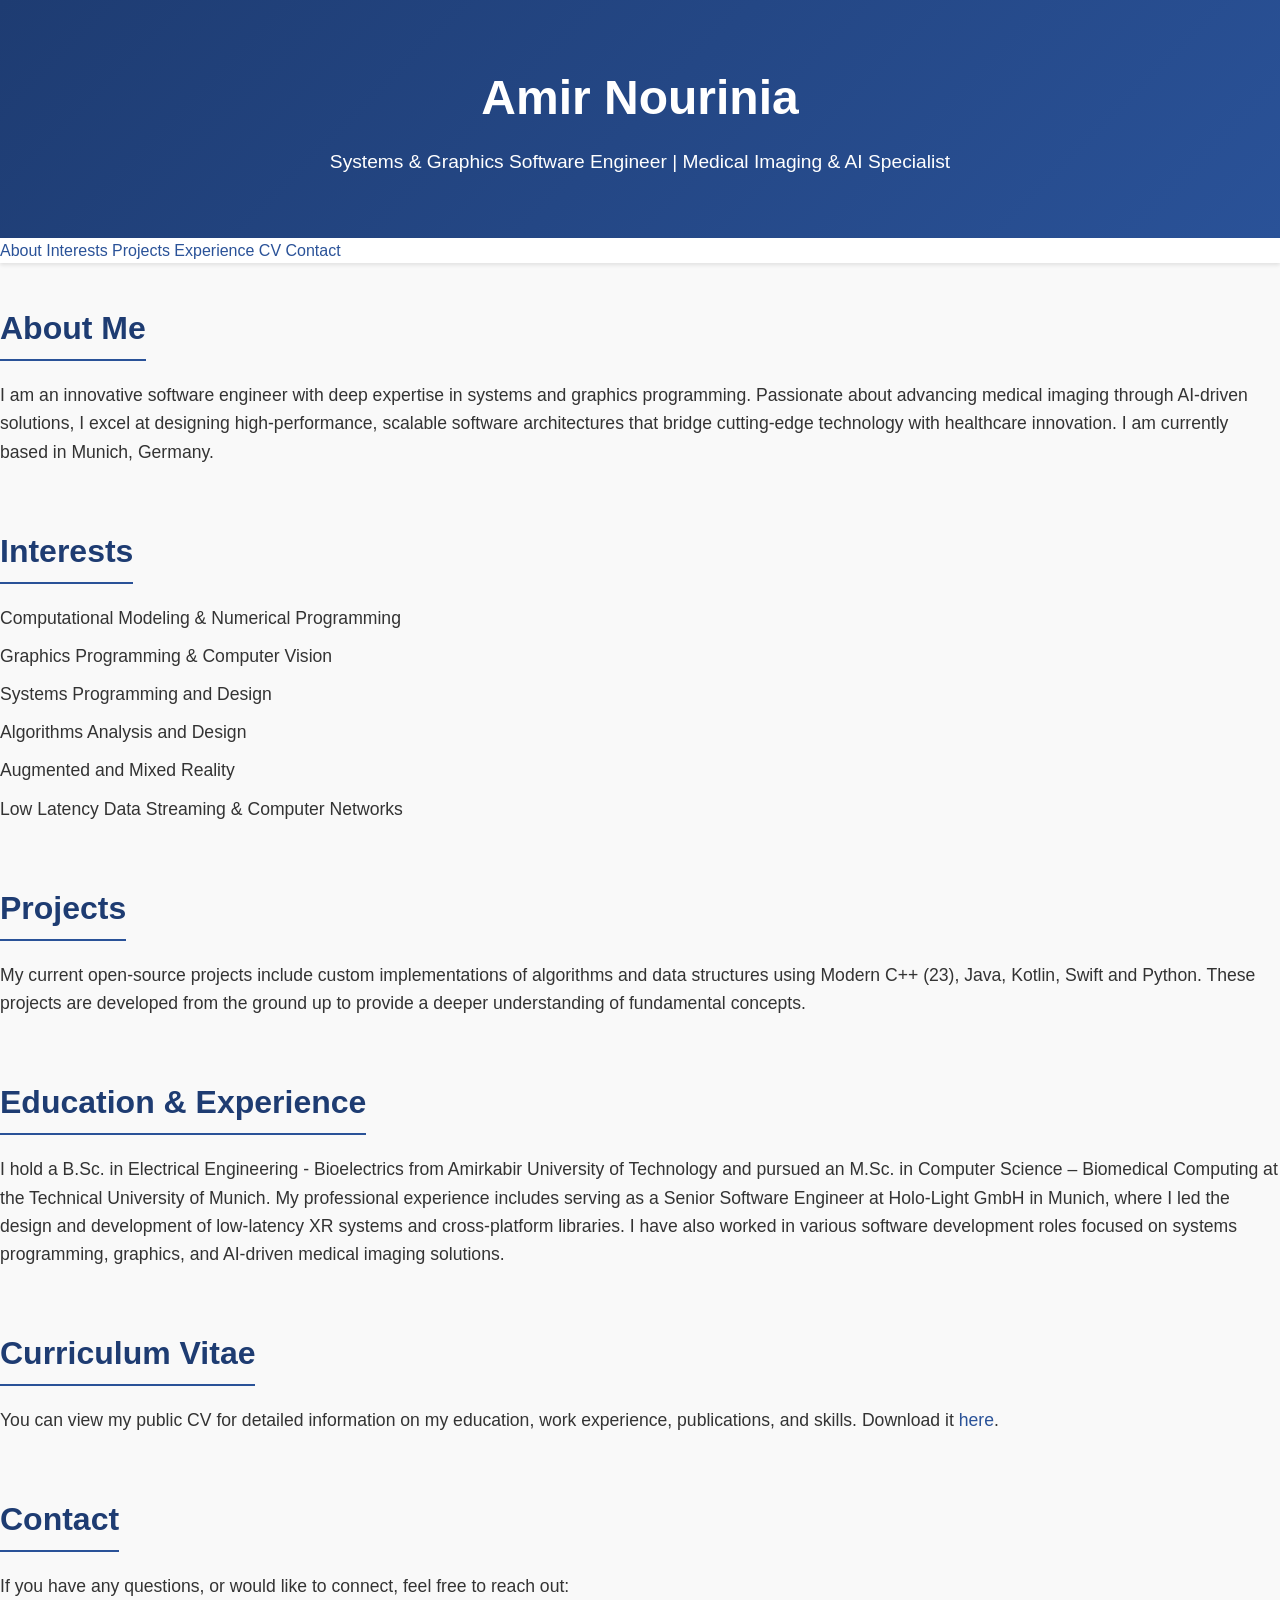
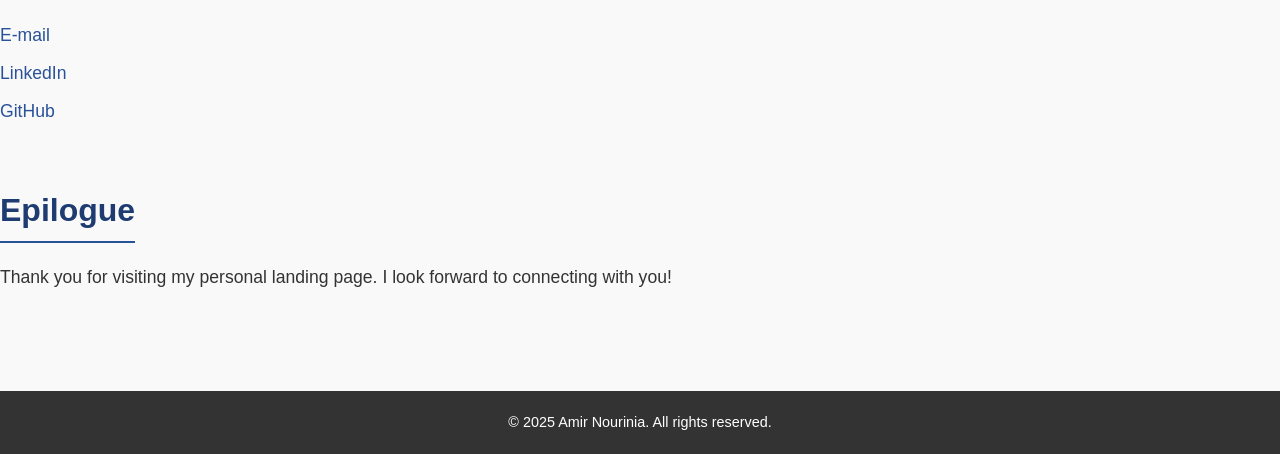
==== index.html @ 9c93d80e "update cv" ====
<!DOCTYPE html>
<html lang="en">

<head>
    <meta charset="UTF-8">
    <meta name="viewport" content="width=device-width, initial-scale=1">
    <title>Amir Nourinia – Software Engineer & AI Specialist</title>
    <link rel="stylesheet" href="src/styles.css">
</head>

<body>
    <header>
        <h1>Amir Nourinia</h1>
        <p>Systems & Graphics Software Engineer | Medical Imaging & AI Specialist</p>
    </header>
    <nav>
        <a href="#about">About</a>
        <a href="#interests">Interests</a>
        <a href="#projects">Projects</a>
        <a href="#experience">Experience</a>
        <a href="#cv">CV</a>
        <a href="#contact">Contact</a>
    </nav>
    <main>
        <section id="about">
            <h2>About Me</h2>
            <p>I am an innovative software engineer with deep expertise in systems and graphics programming.
                Passionate about advancing medical imaging through AI-driven solutions, I excel at designing
                high-performance, scalable software architectures that bridge cutting-edge technology
                with healthcare innovation. I am currently based in Munich, Germany.</p>
        </section>

        <section id="interests">
            <h2>Interests</h2>
            <ul>
                <li>Computational Modeling & Numerical Programming</li>
                <li>Graphics Programming & Computer Vision</li>
                <li>Systems Programming and Design</li>
                <li>Algorithms Analysis and Design</li>
                <li>Augmented and Mixed Reality</li>
                <li>Low Latency Data Streaming & Computer Networks</li>
            </ul>
        </section>

        <section id="projects">
            <h2>Projects</h2>
            <p>My current open-source projects include custom implementations of algorithms and data structures using
                Modern C++ (23), Java, Kotlin, Swift and Python. These projects are developed from the ground up to provide a deeper
                understanding of fundamental concepts.</p>
        </section>

        <section id="experience">
            <h2>Education & Experience</h2>
            <p>I hold a B.Sc. in Electrical Engineering - Bioelectrics from Amirkabir University of Technology and
                pursued an M.Sc. in Computer Science – Biomedical Computing at the Technical University of Munich. My
                professional experience includes serving as a Senior Software Engineer at Holo-Light GmbH in Munich,
                where I led the design and development of low-latency XR systems and cross-platform libraries. I have
                also worked in various software development roles focused on systems programming, graphics, and
                AI-driven medical imaging solutions.</p>
        </section>

        <section id="cv">
            <h2>Curriculum Vitae</h2>
            <p>You can view my public CV for detailed information on my education, work experience, publications, and
                skills.
                Download it <a href="resources/cv-public.pdf" target="_blank" rel="noopener noreferrer">here</a>.
            </p>
        </section>

        <section id="contact">
            <h2>Contact</h2>
            <p>If you have any questions, or would like to connect, feel free to reach out:</p>
            <ul>
                <li><a href="mailto:amir[dot]nouri[dot]nia[at]gmail[dot]com">E-mail</a></li>
                <li><a href="https://www.linkedin.com/in/amirnn"> LinkedIn </a></li>
                <li><a href="https://github.com/amirnn">GitHub</a></li>
            </ul>
        </section>

        <section id="epilogue">
            <h2>Epilogue</h2>
            <p>Thank you for visiting my personal landing page. I look forward to connecting with you!</p>
        </section>
    </main>
    <footer>
        <p>&copy; 2025 Amir Nourinia. All rights reserved.</p>
    </footer>
</body>

</html>
---- src/styles.css ----
/* Basic reset */
* {
    margin: 0;
    padding: 0;
    box-sizing: border-box;
}

/* Base styling */
body {
    font-family: 'Roboto', sans-serif;
    line-height: 1.6;
    color: #333;
    background-color: #f9f9f9;
}

/* Centering content and responsive container */
.container {
    width: 90%;
    max-width: 1200px;
    margin: auto;
    padding: 20px;
}

/* Header styling */
header {
    background: linear-gradient(135deg, #1e3c72, #2a5298);
    color: #fff;
    padding: 60px 0;
    text-align: center;
}

header h1 {
    font-size: 3em;
    margin-bottom: 10px;
}

header p {
    font-size: 1.2em;
}

/* Navigation styling */
nav {
    background-color: #fff;
    box-shadow: 0 2px 4px rgba(0, 0, 0, 0.1);
}

nav .container {
    display: flex;
    justify-content: center;
}

nav ul {
    list-style: none;
    display: flex;
    flex-wrap: wrap;
    justify-content: center;
}

nav ul li {
    margin: 0 15px;
}

nav ul li a {
    text-decoration: none;
    color: #333;
    font-weight: 500;
    padding: 15px 0;
    transition: color 0.3s ease;
}

nav ul li a:hover {
    color: #2a5298;
}

/* Mobile navigation styling */
@media (max-width: 600px) {
    nav ul {
        flex-direction: column;
        align-items: center;
    }

    nav ul li {
        margin: 5px 0;
    }
}

/* Main content styling */
main {
    padding: 40px 0;
}

main section {
    margin-bottom: 60px;
}

main section h2 {
    font-size: 2em;
    margin-bottom: 20px;
    color: #1e3c72;
    border-bottom: 2px solid #2a5298;
    display: inline-block;
    padding-bottom: 5px;
}

main section p,
main section ul {
    font-size: 1.1em;
    margin-bottom: 20px;
}

main section ul li {
    margin-bottom: 10px;
}

/* Link styling */
a {
    color: #2a5298;
    text-decoration: none;
    transition: color 0.3s ease;
}

a:hover {
    text-decoration: underline;
}

/* Footer styling */
footer {
    background-color: #333;
    color: #fff;
    text-align: center;
    padding: 20px 0;
    font-size: 0.9em;
}
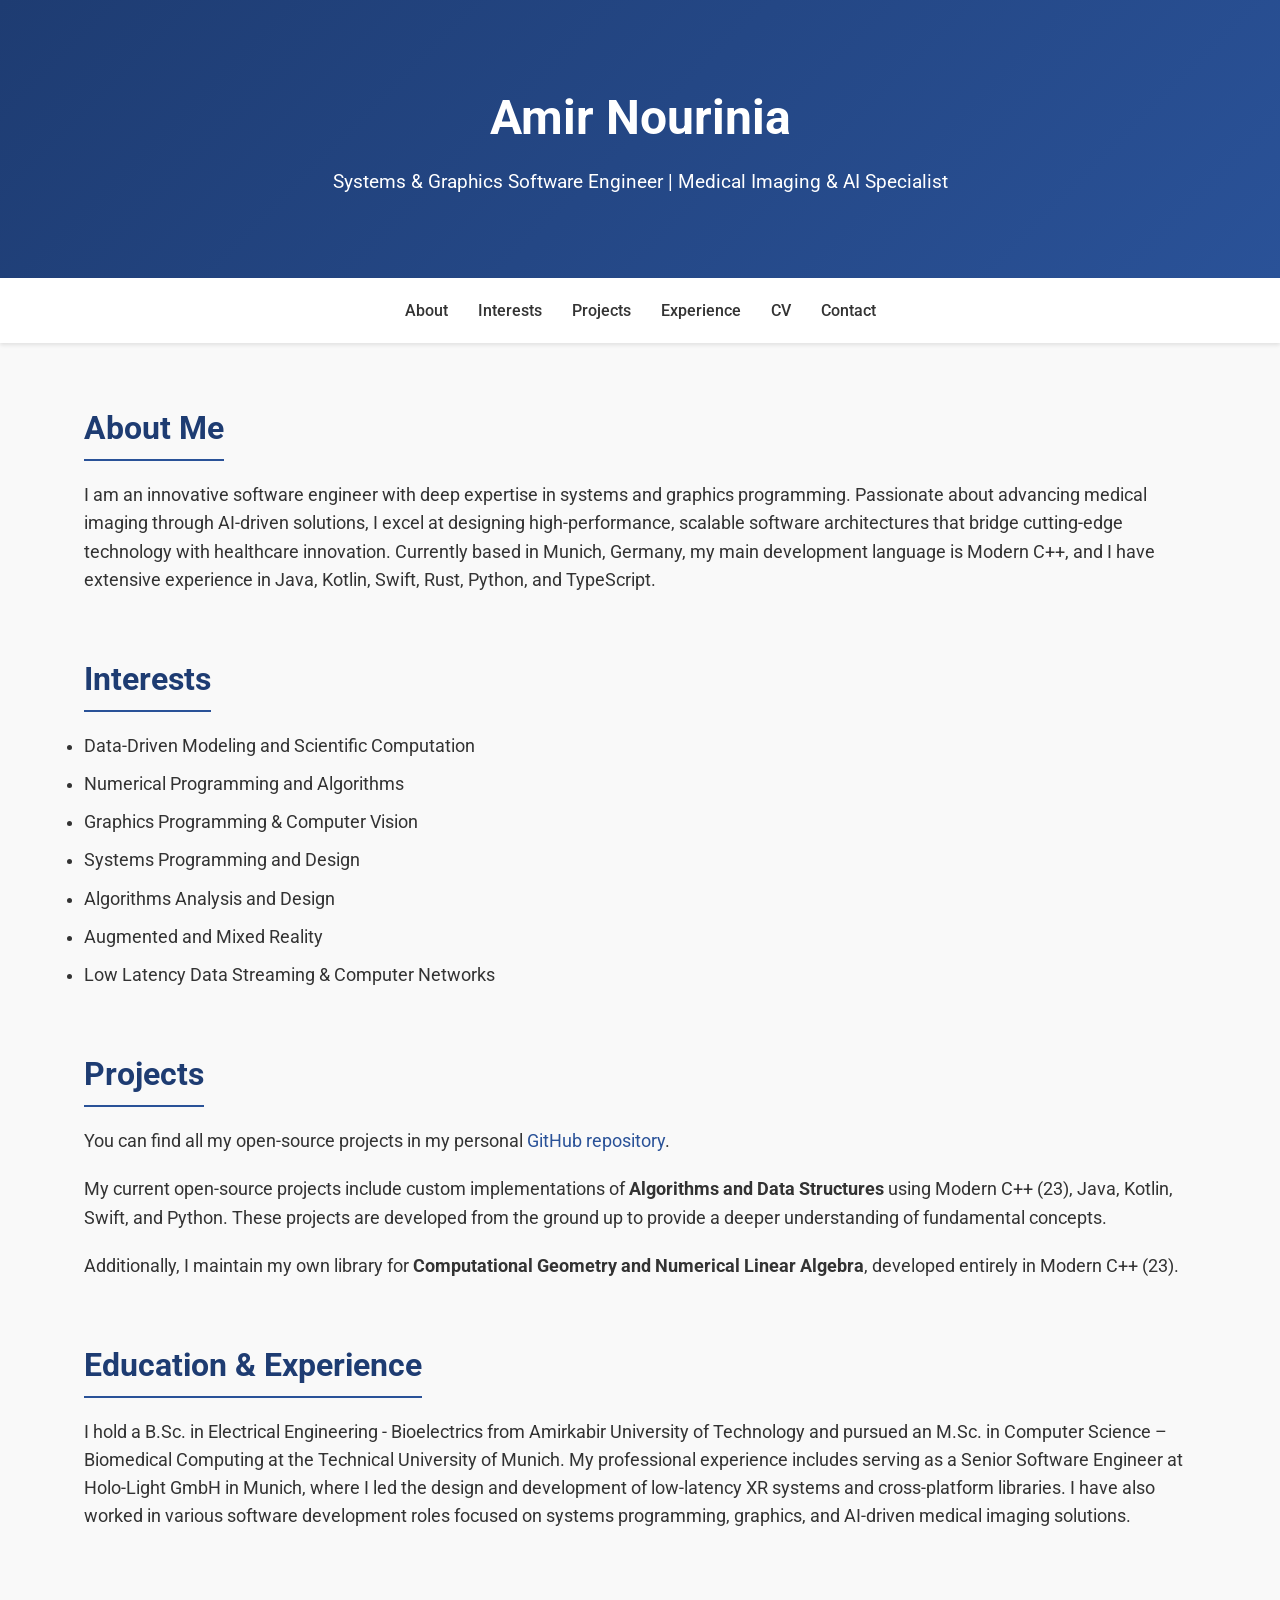
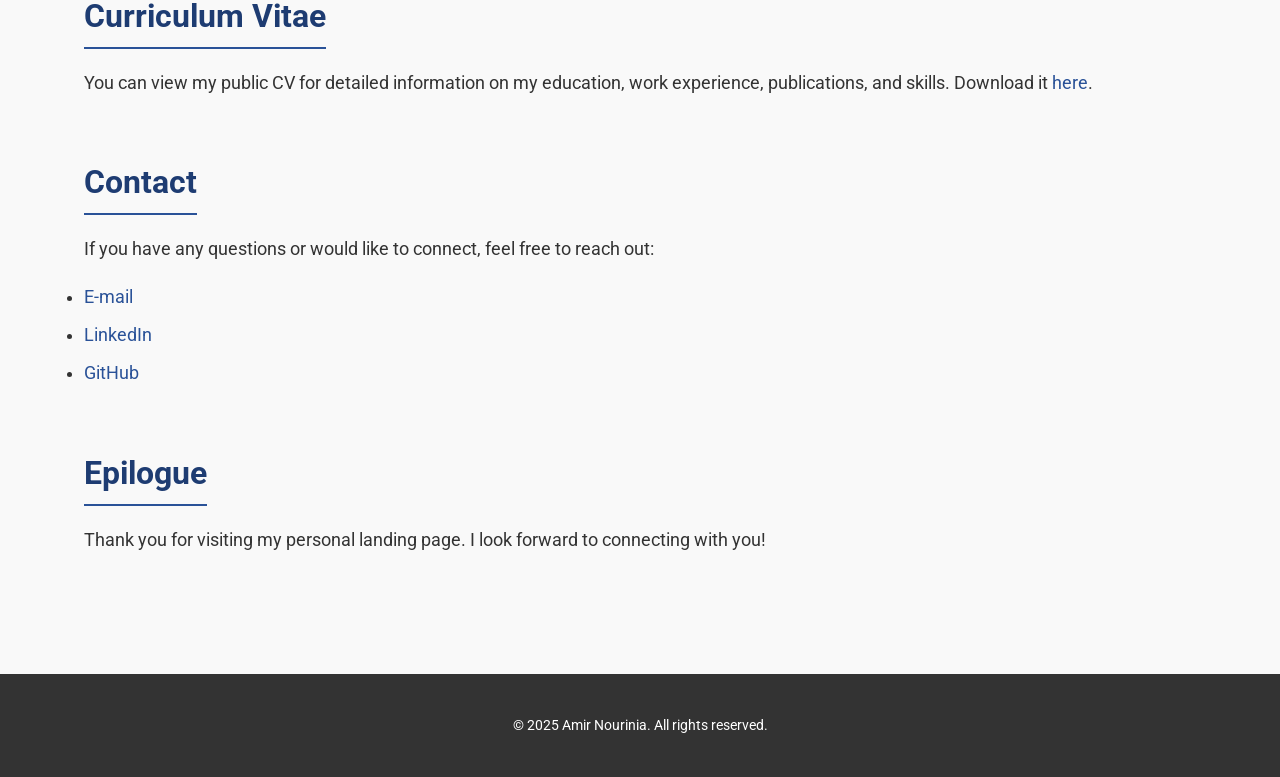
==== commit 687b127b: "Merge remote-tracking branch 'origin/main'" ====
--- a/index.html
+++ b/index.html
@@ -2,62 +2,97 @@
 <html lang="en">
 
 <head>
-    <meta charset="UTF-8">
-    <meta name="viewport" content="width=device-width, initial-scale=1">
+    <meta charset="UTF-8" />
+    <meta name="viewport" content="width=device-width, initial-scale=1" />
+    <meta name="description"
+        content="Amir Nourinia – Software Engineer & AI Specialist. Explore projects, experiences, and connect for innovative software solutions." />
+    <meta name="google-site-verification" content="-_PiI35TDkbUI_WXZYX2MRlKfHMfcuNuyh0tSWxGxMg" />
     <title>Amir Nourinia – Software Engineer & AI Specialist</title>
-    <link rel="stylesheet" href="src/styles.css">
+
+    <!-- Google Fonts -->
+    <link rel="preconnect" href="https://fonts.googleapis.com" />
+    <link rel="preconnect" href="https://fonts.gstatic.com" crossorigin />
+    <link href="https://fonts.googleapis.com/css2?family=Roboto:wght@300;400;700&display=swap" rel="stylesheet" />
+    <!-- External CSS -->
+    <link rel="stylesheet" href="src/styles.css" />
 </head>
 
 <body>
     <header>
-        <h1>Amir Nourinia</h1>
-        <p>Systems & Graphics Software Engineer | Medical Imaging & AI Specialist</p>
+        <div class="container">
+            <h1>Amir Nourinia</h1>
+            <p>Systems &amp; Graphics Software Engineer | Medical Imaging &amp; AI Specialist</p>
+        </div>
     </header>
+
     <nav>
-        <a href="#about">About</a>
-        <a href="#interests">Interests</a>
-        <a href="#projects">Projects</a>
-        <a href="#experience">Experience</a>
-        <a href="#cv">CV</a>
-        <a href="#contact">Contact</a>
+        <div class="container">
+            <ul>
+                <li><a href="#about">About</a></li>
+                <li><a href="#interests">Interests</a></li>
+                <li><a href="#projects">Projects</a></li>
+                <li><a href="#experience">Experience</a></li>
+                <li><a href="#cv">CV</a></li>
+                <li><a href="#contact">Contact</a></li>
+            </ul>
+        </div>
     </nav>
+
     <main>
-        <section id="about">
-            <h2>About Me</h2>
-            <p>I am an innovative software engineer with deep expertise in systems and graphics programming.
-                Passionate about advancing medical imaging through AI-driven solutions, I excel at designing
-                high-performance, scalable software architectures that bridge cutting-edge technology
-                with healthcare innovation. I am currently based in Munich, Germany.</p>
-        </section>
+        <div class="container">
+            <section id="about">
+                <h2>About Me</h2>
+                <p>
+                    I am an innovative software engineer with deep expertise in systems and graphics programming.
+                    Passionate about advancing medical imaging through AI-driven solutions, I excel at designing
+                    high-performance, scalable software architectures that bridge cutting-edge technology with
+                    healthcare innovation. Currently based in Munich, Germany, my main development language is Modern
+                    C++, and
+                    I have extensive experience in Java, Kotlin, Swift, Rust, Python, and TypeScript.
+                </p>
+            </section>
 
-        <section id="interests">
-            <h2>Interests</h2>
-            <ul>
-                <li>Computational Modeling & Numerical Programming</li>
-                <li>Graphics Programming & Computer Vision</li>
-                <li>Systems Programming and Design</li>
-                <li>Algorithms Analysis and Design</li>
-                <li>Augmented and Mixed Reality</li>
-                <li>Low Latency Data Streaming & Computer Networks</li>
-            </ul>
-        </section>
+            <section id="interests">
+                <h2>Interests</h2>
+                <ul>
+                    <li>Data-Driven Modeling and Scientific Computation</li>
+                    <li>Numerical Programming and Algorithms</li>
+                    <li>Graphics Programming &amp; Computer Vision</li>
+                    <li>Systems Programming and Design</li>
+                    <li>Algorithms Analysis and Design</li>
+                    <li>Augmented and Mixed Reality</li>
+                    <li>Low Latency Data Streaming &amp; Computer Networks</li>
+                </ul>
+            </section>
 
-        <section id="projects">
-            <h2>Projects</h2>
-            <p>My current open-source projects include custom implementations of algorithms and data structures using
-                Modern C++ (23), Java, Kotlin, Swift and Python. These projects are developed from the ground up to provide a deeper
-                understanding of fundamental concepts.</p>
-        </section>
+            <section id="projects">
+                <h2>Projects</h2>
+                <p>
+                    You can find all my open-source projects in my personal
+                    <a href="https://github.com/amirnn" target="_blank" rel="noopener noreferrer">GitHub repository</a>.
+                </p>
+                <p>
+                    My current open-source projects include custom implementations of <strong>Algorithms and Data
+                        Structures</strong> using Modern C++ (23), Java, Kotlin, Swift, and Python. These projects are
+                    developed from the ground up to provide a deeper understanding of fundamental concepts.
+                </p>
+                <p>
+                    Additionally, I maintain my own library for <strong>Computational Geometry and Numerical Linear
+                        Algebra</strong>, developed entirely in Modern C++ (23).
+                </p>
+            </section>
 
-        <section id="experience">
-            <h2>Education & Experience</h2>
-            <p>I hold a B.Sc. in Electrical Engineering - Bioelectrics from Amirkabir University of Technology and
-                pursued an M.Sc. in Computer Science – Biomedical Computing at the Technical University of Munich. My
-                professional experience includes serving as a Senior Software Engineer at Holo-Light GmbH in Munich,
-                where I led the design and development of low-latency XR systems and cross-platform libraries. I have
-                also worked in various software development roles focused on systems programming, graphics, and
-                AI-driven medical imaging solutions.</p>
-        </section>
+            <section id="experience">
+                <h2>Education &amp; Experience</h2>
+                <p>
+                    I hold a B.Sc. in Electrical Engineering - Bioelectrics from Amirkabir University of Technology and
+                    pursued an M.Sc. in Computer Science – Biomedical Computing at the Technical University of Munich.
+                    My professional experience includes serving as a Senior Software Engineer at Holo-Light GmbH in
+                    Munich, where I led the design and development of low-latency XR systems and cross-platform
+                    libraries. I have also worked in various software development roles focused on systems programming,
+                    graphics, and AI-driven medical imaging solutions.
+                </p>
+            </section>
 
         <section id="cv">
             <h2>Curriculum Vitae</h2>
@@ -67,23 +102,28 @@
             </p>
         </section>
 
-        <section id="contact">
-            <h2>Contact</h2>
-            <p>If you have any questions, or would like to connect, feel free to reach out:</p>
-            <ul>
-                <li><a href="mailto:amir[dot]nouri[dot]nia[at]gmail[dot]com">E-mail</a></li>
-                <li><a href="https://www.linkedin.com/in/amirnn"> LinkedIn </a></li>
-                <li><a href="https://github.com/amirnn">GitHub</a></li>
-            </ul>
-        </section>
+            <section id="contact">
+                <h2>Contact</h2>
+                <p>If you have any questions or would like to connect, feel free to reach out:</p>
+                <ul>
+                    <li><a href="mailto:amir[dot]nouri[dot]nia[at]gmail[dot]com">E-mail</a></li>
+                    <li><a href="https://www.linkedin.com/in/amirnn" target="_blank"
+                            rel="noopener noreferrer">LinkedIn</a></li>
+                    <li><a href="https://github.com/amirnn" target="_blank" rel="noopener noreferrer">GitHub</a></li>
+                </ul>
+            </section>
 
-        <section id="epilogue">
-            <h2>Epilogue</h2>
-            <p>Thank you for visiting my personal landing page. I look forward to connecting with you!</p>
-        </section>
+            <section id="epilogue">
+                <h2>Epilogue</h2>
+                <p>Thank you for visiting my personal landing page. I look forward to connecting with you!</p>
+            </section>
+        </div>
     </main>
+
     <footer>
-        <p>&copy; 2025 Amir Nourinia. All rights reserved.</p>
+        <div class="container">
+            <p>&copy; 2025 Amir Nourinia. All rights reserved.</p>
+        </div>
     </footer>
 </body>
 
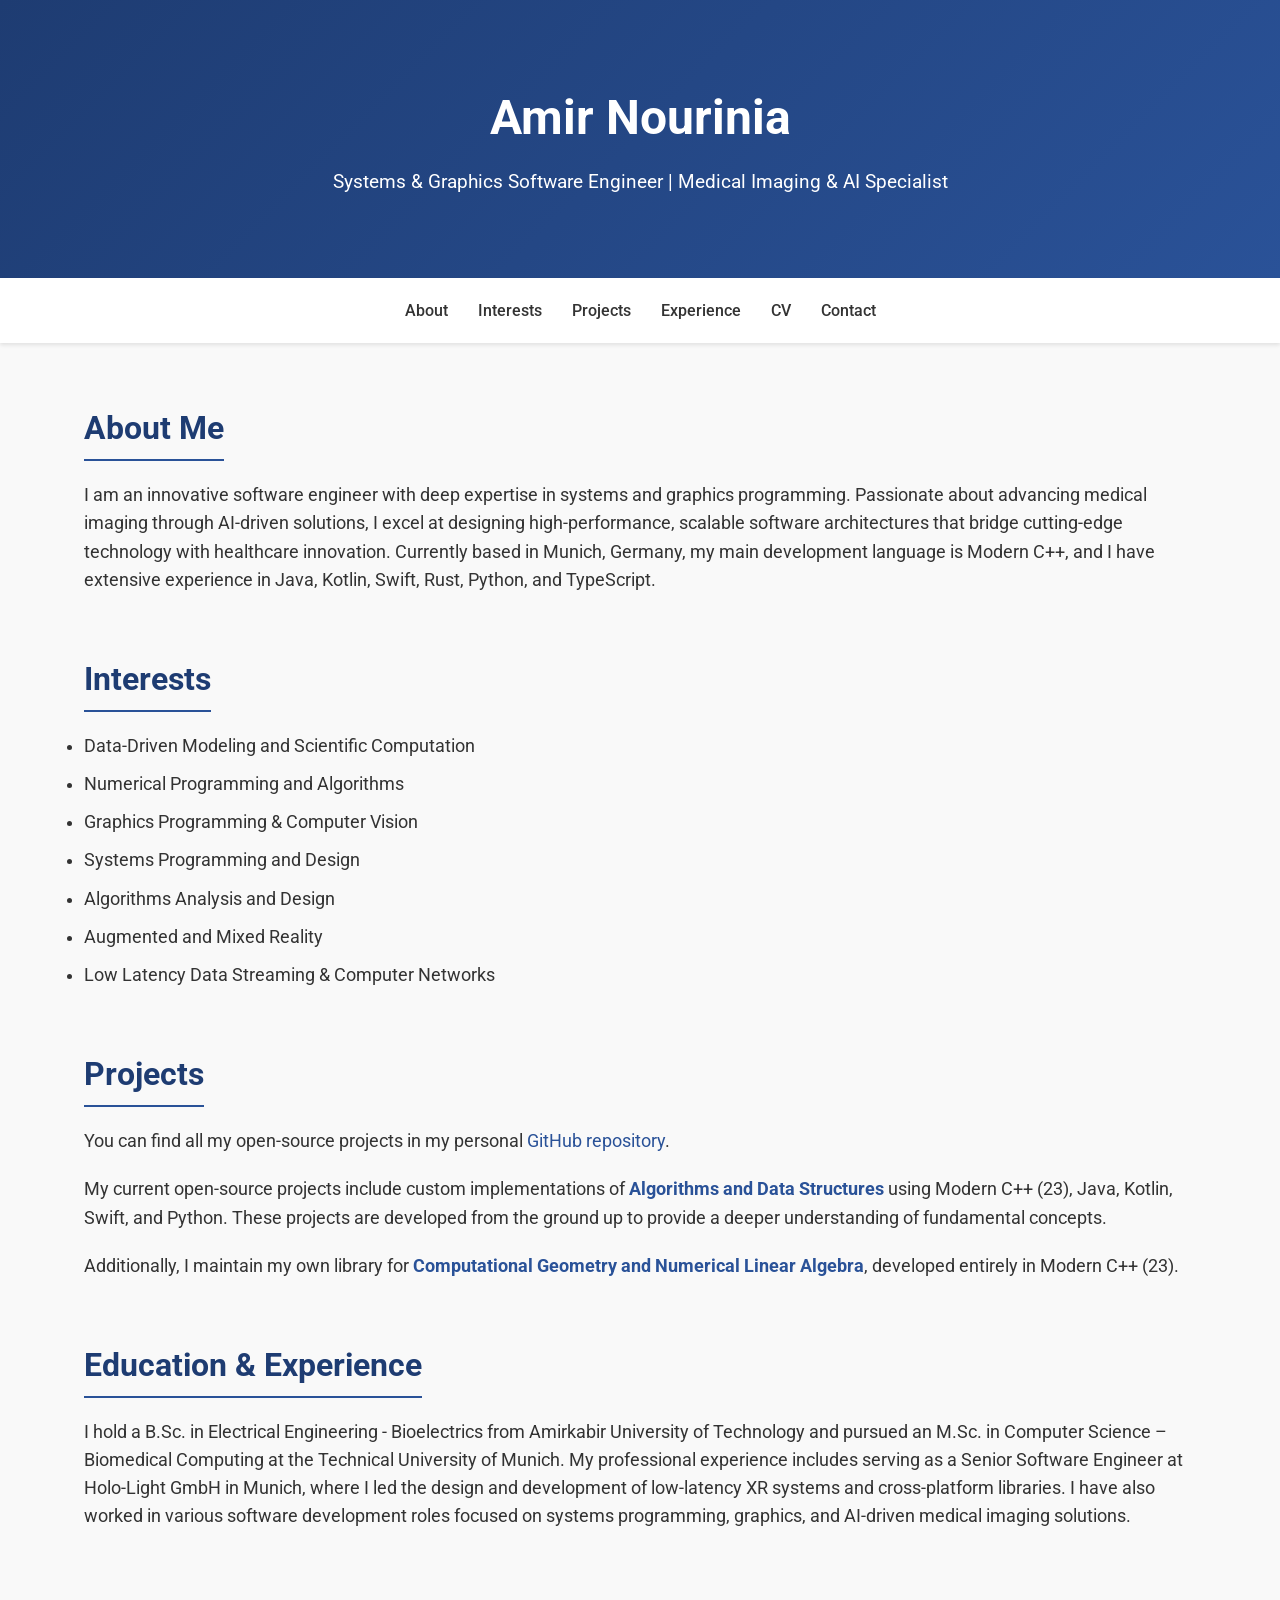
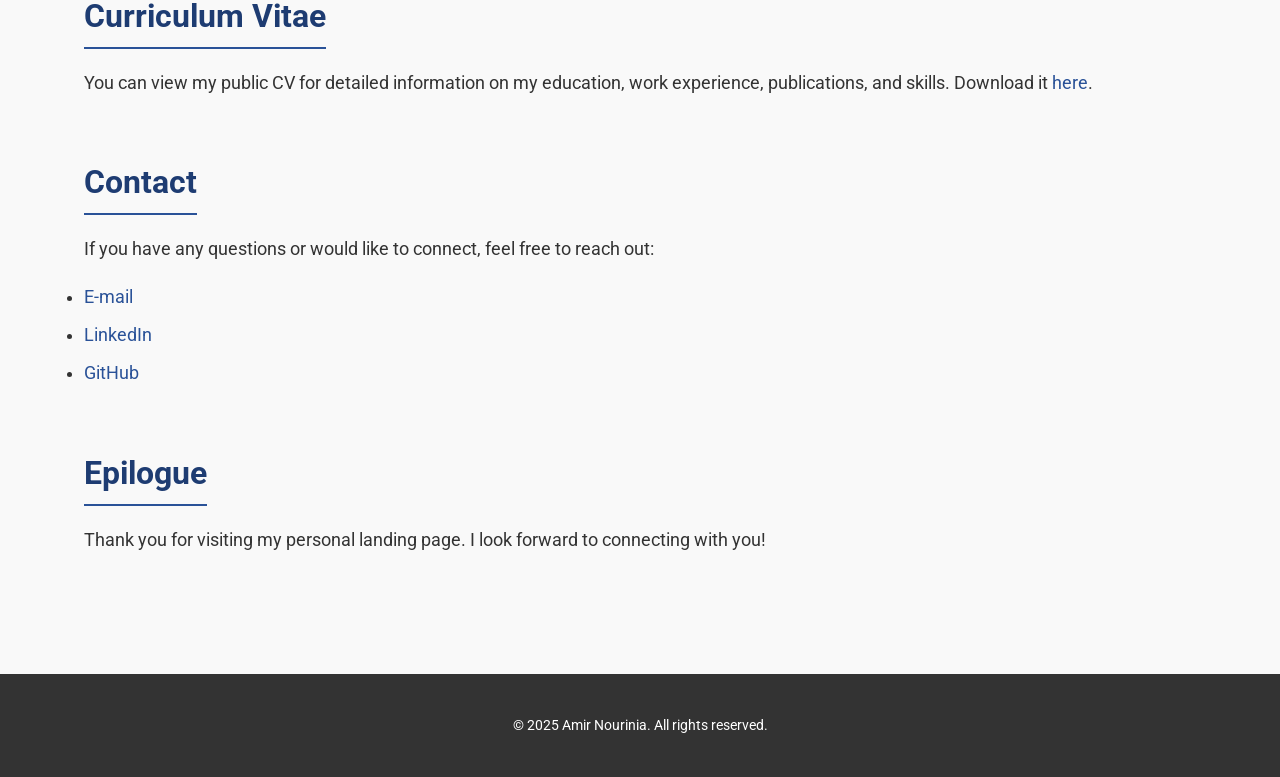
==== commit 991bcdba: "add links" ====
--- a/index.html
+++ b/index.html
@@ -72,13 +72,13 @@
                     <a href="https://github.com/amirnn" target="_blank" rel="noopener noreferrer">GitHub repository</a>.
                 </p>
                 <p>
-                    My current open-source projects include custom implementations of <strong>Algorithms and Data
-                        Structures</strong> using Modern C++ (23), Java, Kotlin, Swift, and Python. These projects are
+                    My current open-source projects include custom implementations of <a href="https://github.com/amirnn/algorithms"><strong>Algorithms and Data
+                        Structures</strong></a> using Modern C++ (23), Java, Kotlin, Swift, and Python. These projects are
                     developed from the ground up to provide a deeper understanding of fundamental concepts.
                 </p>
                 <p>
-                    Additionally, I maintain my own library for <strong>Computational Geometry and Numerical Linear
-                        Algebra</strong>, developed entirely in Modern C++ (23).
+                    Additionally, I maintain my own library for <a href="https://github.com/amirnn/geometry"><strong>Computational Geometry and Numerical Linear
+                        Algebra</strong></a>, developed entirely in Modern C++ (23).
                 </p>
             </section>
 
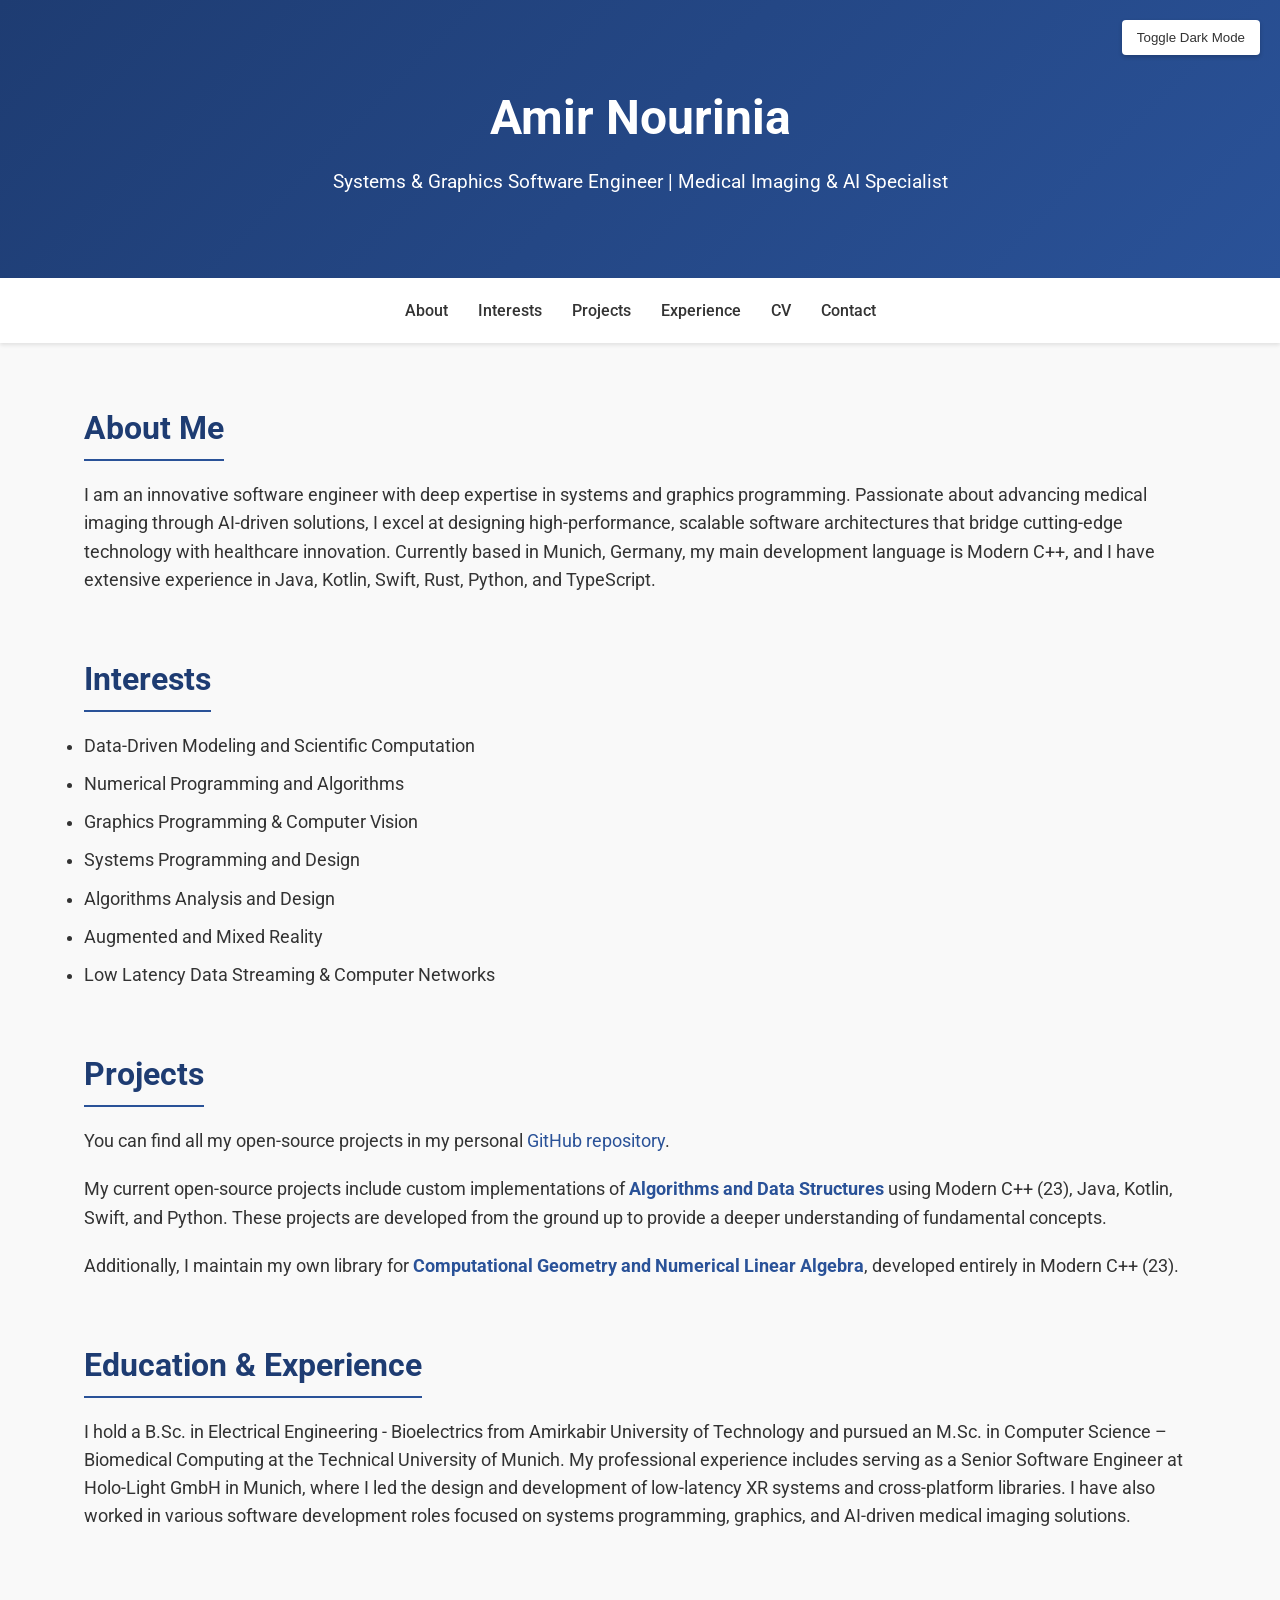
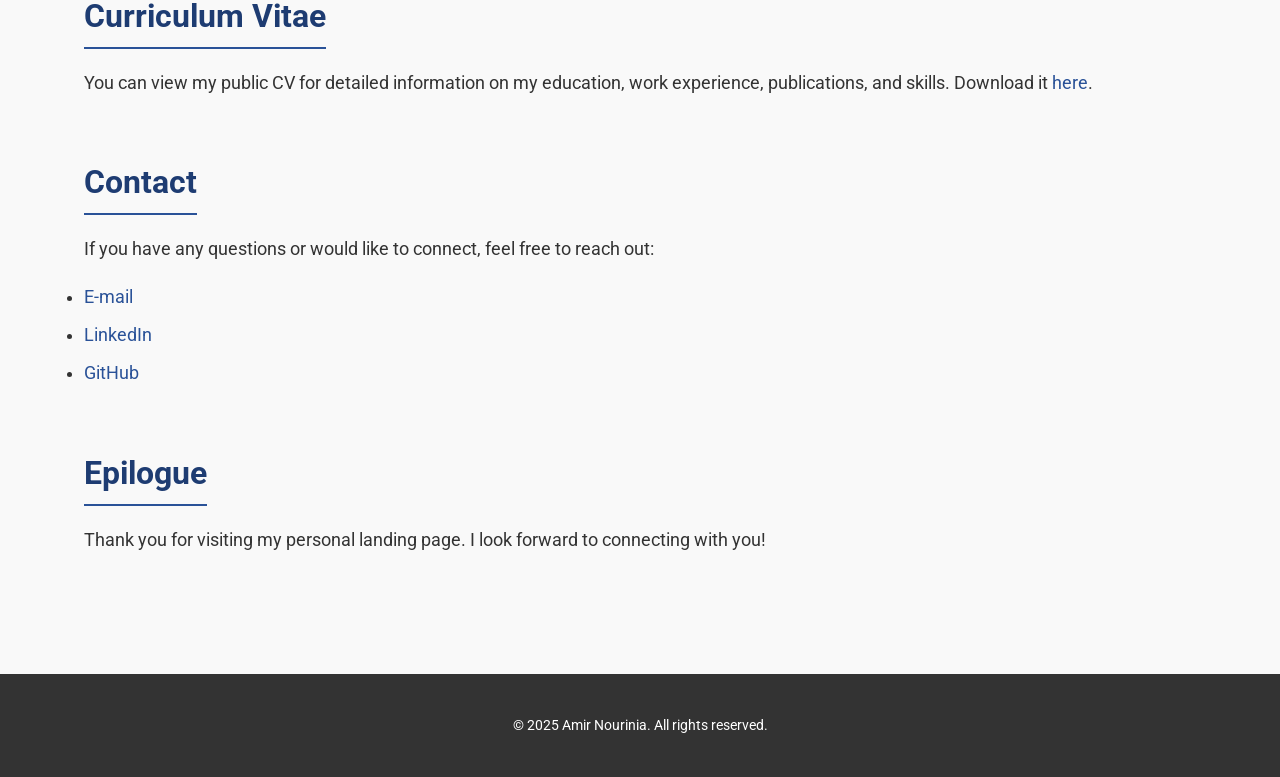
==== commit e663fbf6: "add dark theme" ====
--- a/index.html
+++ b/index.html
@@ -15,6 +15,11 @@
     <link href="https://fonts.googleapis.com/css2?family=Roboto:wght@300;400;700&display=swap" rel="stylesheet" />
     <!-- External CSS -->
     <link rel="stylesheet" href="src/styles.css" />
+    <!-- <link rel="icon" href="resources/icon.jpg" /> -->
+    <link rel="apple-touch-icon" sizes="180x180" href="resources/icon/apple-touch-icon.png">
+    <link rel="icon" type="image/png" sizes="32x32" href="resources/icon/favicon-32x32.png">
+    <link rel="icon" type="image/png" sizes="16x16" href="resources/icon/favicon-16x16.png">
+    <link rel="manifest" href="resources/icon/site.webmanifest">
 </head>
 
 <body>
@@ -38,6 +43,9 @@
         </div>
     </nav>
 
+    <!-- Theme Toggle Button -->
+    <button id="theme-toggle" aria-label="Toggle Dark Mode">Toggle Dark Mode</button>
+
     <main>
         <div class="container">
             <section id="about">
@@ -47,8 +55,7 @@
                     Passionate about advancing medical imaging through AI-driven solutions, I excel at designing
                     high-performance, scalable software architectures that bridge cutting-edge technology with
                     healthcare innovation. Currently based in Munich, Germany, my main development language is Modern
-                    C++, and
-                    I have extensive experience in Java, Kotlin, Swift, Rust, Python, and TypeScript.
+                    C++, and I have extensive experience in Java, Kotlin, Swift, Rust, Python, and TypeScript.
                 </p>
             </section>
 
@@ -72,13 +79,15 @@
                     <a href="https://github.com/amirnn" target="_blank" rel="noopener noreferrer">GitHub repository</a>.
                 </p>
                 <p>
-                    My current open-source projects include custom implementations of <a href="https://github.com/amirnn/algorithms"><strong>Algorithms and Data
-                        Structures</strong></a> using Modern C++ (23), Java, Kotlin, Swift, and Python. These projects are
-                    developed from the ground up to provide a deeper understanding of fundamental concepts.
+                    My current open-source projects include custom implementations of <a
+                        href="https://github.com/amirnn/algorithms"><strong>Algorithms and Data
+                            Structures</strong></a> using Modern C++ (23), Java, Kotlin, Swift, and Python. These
+                    projects are developed from the ground up to provide a deeper understanding of fundamental concepts.
                 </p>
                 <p>
-                    Additionally, I maintain my own library for <a href="https://github.com/amirnn/geometry"><strong>Computational Geometry and Numerical Linear
-                        Algebra</strong></a>, developed entirely in Modern C++ (23).
+                    Additionally, I maintain my own library for <a
+                        href="https://github.com/amirnn/geometry"><strong>Computational Geometry and Numerical Linear
+                            Algebra</strong></a>, developed entirely in Modern C++ (23).
                 </p>
             </section>
 
@@ -94,13 +103,13 @@
                 </p>
             </section>
 
-        <section id="cv">
-            <h2>Curriculum Vitae</h2>
-            <p>You can view my public CV for detailed information on my education, work experience, publications, and
-                skills.
-                Download it <a href="resources/cv-public.pdf" target="_blank" rel="noopener noreferrer">here</a>.
-            </p>
-        </section>
+            <section id="cv">
+                <h2>Curriculum Vitae</h2>
+                <p>You can view my public CV for detailed information on my education, work experience, publications,
+                    and skills.
+                    Download it <a href="resources/cv-public.pdf" target="_blank" rel="noopener noreferrer">here</a>.
+                </p>
+            </section>
 
             <section id="contact">
                 <h2>Contact</h2>
@@ -125,6 +134,14 @@
             <p>&copy; 2025 Amir Nourinia. All rights reserved.</p>
         </div>
     </footer>
+
+    <!-- JavaScript for Dark Theme Toggle -->
+    <script>
+        const toggleButton = document.getElementById('theme-toggle');
+        toggleButton.addEventListener('click', () => {
+            document.body.classList.toggle('dark-theme');
+        });
+    </script>
 </body>
 
 </html>
--- a/src/styles.css
+++ b/src/styles.css
@@ -1,3 +1,35 @@
+/* CSS Variables for Light Theme */
+:root {
+    --bg-color: #f9f9f9;
+    --text-color: #333;
+    --header-bg: linear-gradient(135deg, #1e3c72, #2a5298);
+    --header-text: #fff;
+    --link-color: #2a5298;
+    --link-hover: #2a5298;
+    --nav-bg: #fff;
+    --nav-text: #333;
+    --footer-bg: #333;
+    --footer-text: #fff;
+    --section-title-color: #1e3c72;
+    --section-title-border: #2a5298;
+}
+
+/* CSS Variables for Dark Theme */
+.dark-theme {
+    --bg-color: #121212;
+    --text-color: #ddd;
+    --header-bg: linear-gradient(135deg, #000000, #434343);
+    --header-text: #fff;
+    --link-color: #bb86fc;
+    --link-hover: #bb86fc;
+    --nav-bg: #1e1e1e;
+    --nav-text: #ddd;
+    --footer-bg: #1e1e1e;
+    --footer-text: #ddd;
+    --section-title-color: #bb86fc;
+    --section-title-border: #bb86fc;
+}
+
 /* Basic reset */
 * {
     margin: 0;
@@ -9,11 +41,11 @@
 body {
     font-family: 'Roboto', sans-serif;
     line-height: 1.6;
-    color: #333;
-    background-color: #f9f9f9;
+    color: var(--text-color);
+    background-color: var(--bg-color);
 }
 
-/* Centering content and responsive container */
+/* Container */
 .container {
     width: 90%;
     max-width: 1200px;
@@ -23,8 +55,8 @@
 
 /* Header styling */
 header {
-    background: linear-gradient(135deg, #1e3c72, #2a5298);
-    color: #fff;
+    background: var(--header-bg);
+    color: var(--header-text);
     padding: 60px 0;
     text-align: center;
 }
@@ -40,7 +72,7 @@
 
 /* Navigation styling */
 nav {
-    background-color: #fff;
+    background-color: var(--nav-bg);
     box-shadow: 0 2px 4px rgba(0, 0, 0, 0.1);
 }
 
@@ -62,14 +94,14 @@
 
 nav ul li a {
     text-decoration: none;
-    color: #333;
+    color: var(--nav-text);
     font-weight: 500;
     padding: 15px 0;
     transition: color 0.3s ease;
 }
 
 nav ul li a:hover {
-    color: #2a5298;
+    color: var(--link-hover);
 }
 
 /* Mobile navigation styling */
@@ -84,6 +116,26 @@
     }
 }
 
+/* Theme Toggle Button */
+#theme-toggle {
+    position: fixed;
+    top: 20px;
+    right: 20px;
+    background-color: var(--nav-bg);
+    color: var(--nav-text);
+    border: none;
+    padding: 10px 15px;
+    border-radius: 4px;
+    cursor: pointer;
+    box-shadow: 0 2px 4px rgba(0, 0, 0, 0.2);
+    transition: background-color 0.3s, color 0.3s;
+}
+
+#theme-toggle:hover {
+    background-color: var(--link-color);
+    color: var(--header-text);
+}
+
 /* Main content styling */
 main {
     padding: 40px 0;
@@ -96,8 +148,8 @@
 main section h2 {
     font-size: 2em;
     margin-bottom: 20px;
-    color: #1e3c72;
-    border-bottom: 2px solid #2a5298;
+    color: var(--section-title-color);
+    border-bottom: 2px solid var(--section-title-border);
     display: inline-block;
     padding-bottom: 5px;
 }
@@ -114,7 +166,7 @@
 
 /* Link styling */
 a {
-    color: #2a5298;
+    color: var(--link-color);
     text-decoration: none;
     transition: color 0.3s ease;
 }
@@ -125,8 +177,8 @@
 
 /* Footer styling */
 footer {
-    background-color: #333;
-    color: #fff;
+    background-color: var(--footer-bg);
+    color: var(--footer-text);
     text-align: center;
     padding: 20px 0;
     font-size: 0.9em;
